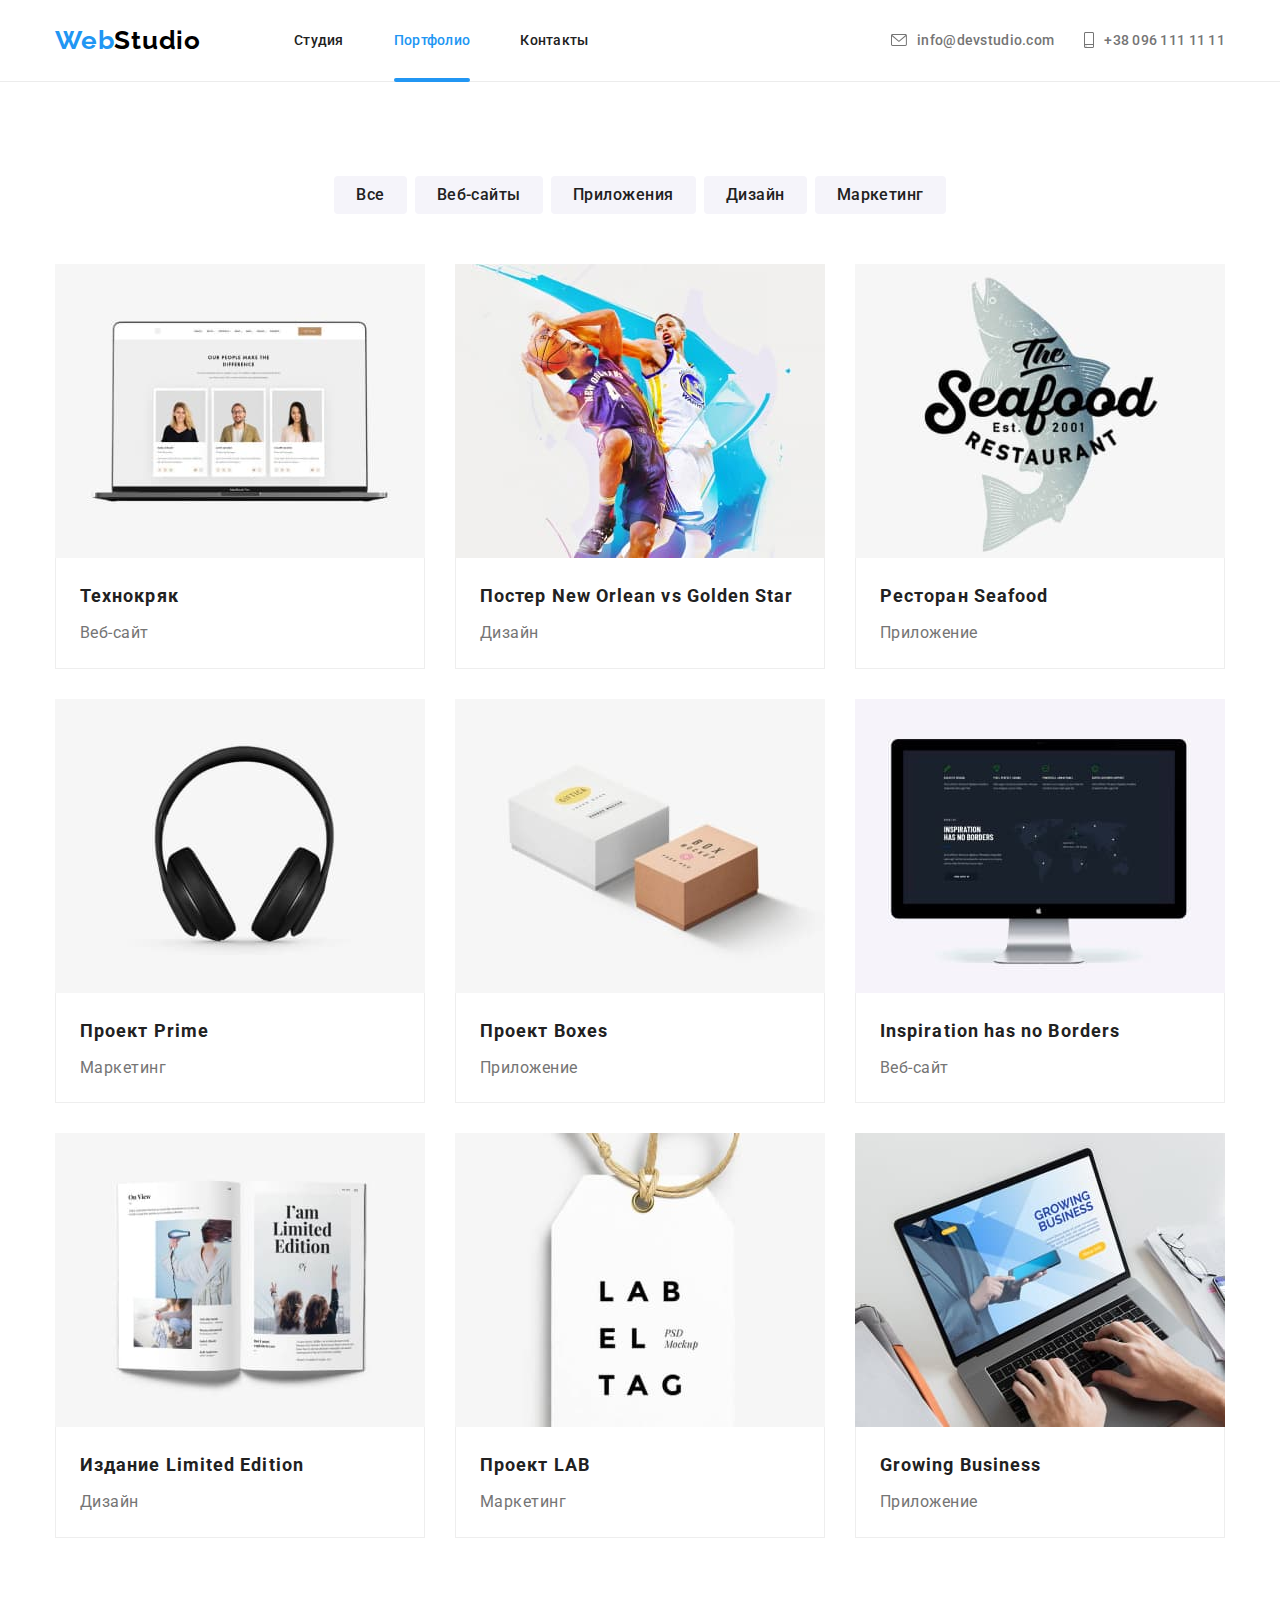
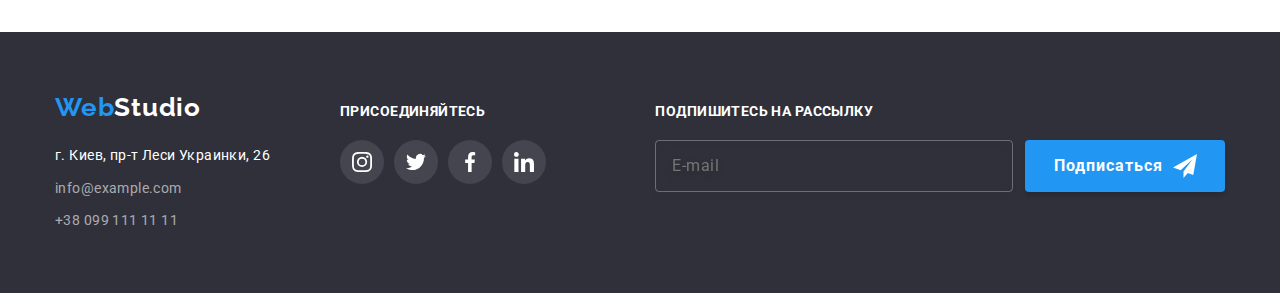
==== portfolio.html @ d39eb248 "Copied from hw-06" ====
<!DOCTYPE html>
<html lang="en">
    <head>
        <meta charset="UTF-8" />
        <meta http-equiv="X-UA-Compatible" content="IE=edge" />
        <meta name="viewport" content="width=device-width, initial-scale=1.0" />
        <title>
            GoIT HW #5 – Позиционирование элементов, Переходы и Анимация
        </title>

        <!-- Шрифты -->
        <link rel="preconnect" href="https://fonts.googleapis.com" />
        <link rel="preconnect" href="https://fonts.gstatic.com" crossorigin />
        <link
            href="https://fonts.googleapis.com/css2?family=Raleway:wght@700&family=Roboto:wght@400;500;700;900&display=swap"
            rel="stylesheet"
        />
        <!-- font-family: 'Raleway', sans-serif;
             font-family: 'Roboto', sans-serif; -->

        <!-- Стили -->
        <link
            rel="stylesheet"
            href="https://cdnjs.cloudflare.com/ajax/libs/modern-normalize/1.1.0/modern-normalize.min.css"
        />
        <!-- <link rel="stylesheet" href="./css/normalize.css" /> -->
        <link rel="stylesheet" href="./css/styles.css" />
    </head>
    <body>
        <!-- Шапка страницы -->
        <header class="header-section">
            <div class="container">
                <!-- Навигация на главной -->
                <div class="header-nav">
                    <nav class="header-nav">
                        <a class="logo logo-color link" href="./index.html">
                            Web<span class="logo-black">Studio</span>
                        </a>

                        <ul class="menu-nav">
                            <li class="item">
                                <a
                                    class="menu-nav-text menu-nav-text-dark link"
                                    href="./index.html"
                                    >Студия</a
                                >
                            </li>
                            <li class="item">
                                <a
                                    class="menu-nav-text menu-nav-text-dark link menu-current"
                                    href="./portfolio.html"
                                    >Портфолио</a
                                >
                            </li>
                            <li class="item">
                                <a
                                    class="menu-nav-text menu-nav-text-dark link"
                                    href=""
                                    >Контакты</a
                                >
                            </li>
                        </ul>
                    </nav>
                    <!-- Ссылки в хедере -->
                    <ul class="links-nav">
                        <li class="item">
                            <a
                                class="menu-nav-text menu-nav-text-light link link-nav"
                                href="mailto:info@devstudio.com"
                                ><svg
                                    class="link-nav-icon"
                                    width="16"
                                    height="12"
                                >
                                    <use
                                        href="./img/icons.svg#envelope"
                                    ></use></svg
                                >info@devstudio.com</a
                            >
                        </li>
                        <li class="item">
                            <a
                                class="menu-nav-text menu-nav-text-light link link-nav"
                                href="tel:+380961111111"
                                ><svg
                                    class="link-nav-icon"
                                    width="10"
                                    height="16"
                                >
                                    <use
                                        href="./img/icons.svg#smartphone"
                                    ></use></svg
                                >+38 096 111 11 11</a
                            >
                        </li>
                    </ul>
                </div>
            </div>
        </header>

        <!-- Основной контент -->
        <main>
            <!-- Портфолио -->
            <section class="section">
                <div class="container">
                    <h1 class="visually-hidden">Портфолио</h1>

                    <!-- Портфолио - Фильтры -->
                    <ul class="filters-list">
                        <li class="item">
                            <button class="portfolio-btn" type="button">
                                Все
                            </button>
                        </li>
                        <li class="item">
                            <button class="portfolio-btn" type="button">
                                Веб-сайты
                            </button>
                        </li>
                        <li class="item">
                            <button class="portfolio-btn" type="button">
                                Приложения
                            </button>
                        </li>
                        <li class="item">
                            <button class="portfolio-btn" type="button">
                                Дизайн
                            </button>
                        </li>
                        <li class="item">
                            <button class="portfolio-btn" type="button">
                                Маркетинг
                            </button>
                        </li>
                    </ul>

                    <!-- Портфолио - Проекты -->
                    <ul class="projects-list">
                        <li class="item">
                            <a class="projects-link link" href="">
                                <div class="project-thumb">
                                    <img
                                        src="./img/project1.jpg"
                                        alt="Технокряк"
                                        width="370"
                                    />
                                    <div class="project-overlay">
                                        <p class="project-text">
                                            Технокряк это современная площадка
                                            распространения коронавируса.
                                            Компании используют эту платформу
                                            для цифрового шпионажа и атак на
                                            защищённые сервера конкурентов.
                                        </p>
                                    </div>
                                </div>
                                <div class="project-sign">
                                    <h2 class="project-title">Технокряк</h2>
                                    <p class="project-desc">Веб-сайт</p>
                                </div>
                            </a>
                        </li>
                        <li class="item">
                            <a class="projects-link link" href="">
                                <div class="project-thumb">
                                    <img
                                        src="./img/project2.jpg"
                                        alt="Постер New Orlean vs Golden Star"
                                        width="370"
                                    />
                                    <div class="project-overlay">
                                        <p class="project-text">
                                            Технокряк это современная площадка
                                            распространения коронавируса.
                                            Компании используют эту платформу
                                            для цифрового шпионажа и атак на
                                            защищённые сервера конкурентов.
                                        </p>
                                    </div>
                                </div>
                                <div class="project-sign">
                                    <h2 class="project-title">
                                        Постер New Orlean vs Golden Star
                                    </h2>
                                    <p class="project-desc">Дизайн</p>
                                </div>
                            </a>
                        </li>
                        <li class="item">
                            <a class="projects-link link" href="">
                                <div class="project-thumb">
                                    <img
                                        src="./img/project3.jpg"
                                        alt="Ресторан Seafood"
                                        width="370"
                                    />
                                    <div class="project-overlay">
                                        <p class="project-text">
                                            Технокряк это современная площадка
                                            распространения коронавируса.
                                            Компании используют эту платформу
                                            для цифрового шпионажа и атак на
                                            защищённые сервера конкурентов.
                                        </p>
                                    </div>
                                </div>
                                <div class="project-sign">
                                    <h2 class="project-title">
                                        Ресторан Seafood
                                    </h2>
                                    <p class="project-desc">Приложение</p>
                                </div>
                            </a>
                        </li>
                        <li class="item">
                            <a class="projects-link link" href="">
                                <div class="project-thumb">
                                    <img
                                        src="./img/project4.jpg"
                                        alt="Проект Prime"
                                        width="370"
                                    />
                                    <div class="project-overlay">
                                        <p class="project-text">
                                            Технокряк это современная площадка
                                            распространения коронавируса.
                                            Компании используют эту платформу
                                            для цифрового шпионажа и атак на
                                            защищённые сервера конкурентов.
                                        </p>
                                    </div>
                                </div>
                                <div class="project-sign">
                                    <h2 class="project-title">Проект Prime</h2>
                                    <p class="project-desc">Маркетинг</p>
                                </div>
                            </a>
                        </li>
                        <li class="item">
                            <a class="projects-link link" href="">
                                <div class="project-thumb">
                                    <img
                                        src="./img/project5.jpg"
                                        alt="Проект Boxes"
                                        width="370"
                                    />
                                    <div class="project-overlay">
                                        <p class="project-text">
                                            Технокряк это современная площадка
                                            распространения коронавируса.
                                            Компании используют эту платформу
                                            для цифрового шпионажа и атак на
                                            защищённые сервера конкурентов.
                                        </p>
                                    </div>
                                </div>
                                <div class="project-sign">
                                    <h2 class="project-title">Проект Boxes</h2>
                                    <p class="project-desc">Приложение</p>
                                </div>
                            </a>
                        </li>
                        <li class="item">
                            <a class="projects-link link" href="">
                                <div class="project-thumb">
                                    <img
                                        src="./img/project6.jpg"
                                        alt="Inspiration has no Borders"
                                        width="370"
                                    />
                                    <div class="project-overlay">
                                        <p class="project-text">
                                            Технокряк это современная площадка
                                            распространения коронавируса.
                                            Компании используют эту платформу
                                            для цифрового шпионажа и атак на
                                            защищённые сервера конкурентов.
                                        </p>
                                    </div>
                                </div>
                                <div class="project-sign">
                                    <h2 class="project-title">
                                        Inspiration has no Borders
                                    </h2>
                                    <p class="project-desc">Веб-сайт</p>
                                </div>
                            </a>
                        </li>
                        <li class="item">
                            <a class="projects-link link" href="">
                                <div class="project-thumb">
                                    <img
                                        src="./img/project7.jpg"
                                        alt="Издание Limited Edition"
                                        width="370"
                                    />
                                    <div class="project-overlay">
                                        <p class="project-text">
                                            Технокряк это современная площадка
                                            распространения коронавируса.
                                            Компании используют эту платформу
                                            для цифрового шпионажа и атак на
                                            защищённые сервера конкурентов.
                                        </p>
                                    </div>
                                </div>
                                <div class="project-sign">
                                    <h2 class="project-title">
                                        Издание Limited Edition
                                    </h2>
                                    <p class="project-desc">Дизайн</p>
                                </div>
                            </a>
                        </li>
                        <li class="item">
                            <a class="projects-link link" href="">
                                <div class="project-thumb">
                                    <img
                                        src="./img/project8.jpg"
                                        alt="Проект LAB"
                                        width="370"
                                    />
                                    <div class="project-overlay">
                                        <p class="project-text">
                                            Технокряк это современная площадка
                                            распространения коронавируса.
                                            Компании используют эту платформу
                                            для цифрового шпионажа и атак на
                                            защищённые сервера конкурентов.
                                        </p>
                                    </div>
                                </div>
                                <div class="project-sign">
                                    <h2 class="project-title">Проект LAB</h2>
                                    <p class="project-desc">Маркетинг</p>
                                </div>
                            </a>
                        </li>
                        <li class="item">
                            <a class="projects-link link" href="">
                                <div class="project-thumb">
                                    <img
                                        src="./img/project9.jpg"
                                        alt="Growing Business"
                                        width="370"
                                    />
                                    <div class="project-overlay">
                                        <p class="project-text">
                                            Технокряк это современная площадка
                                            распространения коронавируса.
                                            Компании используют эту платформу
                                            для цифрового шпионажа и атак на
                                            защищённые сервера конкурентов.
                                        </p>
                                    </div>
                                </div>
                                <div class="project-sign">
                                    <h2 class="project-title">
                                        Growing Business
                                    </h2>
                                    <p class="project-desc">Приложение</p>
                                </div>
                            </a>
                        </li>
                    </ul>
                </div>
            </section>
        </main>

        <!-- Подвал страницы -->
        <footer class="footer-section">
            <div class="container">
                <div class="footer-contain">
                    <div class="logo-address">
                        <a class="logo logo-color link" href="./index.html">
                            Web<span class="logo-white">Studio</span>
                        </a>
                        <address class="footer-address">
                            <ul class="address-list">
                                <li class="item">
                                    <a class="address-light link" href=""
                                        >г. Киев, пр-т Леси Украинки, 26</a
                                    >
                                </li>
                                <li class="item">
                                    <a
                                        class="address-dark link"
                                        href="mailto:info@example.com"
                                        >info@example.com</a
                                    >
                                </li>
                                <li class="item">
                                    <a
                                        class="address-dark link"
                                        href="tel:+380991111111"
                                        >+38 099 111 11 11</a
                                    >
                                </li>
                            </ul>
                        </address>
                    </div>

                    <!-- Блок "Приоединяйтесь" -->
                    <div class="footer-join">
                        <p class="join-text">присоединяйтесь</p>
                        <ul class="social-links">
                            <li class="social-item">
                                <a
                                    href=""
                                    class="social-link footer-social-link"
                                >
                                    <svg width="20" height="20">
                                        <use
                                            href="./img/icons.svg#instagram"
                                        ></use>
                                    </svg>
                                </a>
                            </li>
                            <li class="social-item">
                                <a
                                    href=""
                                    class="social-link footer-social-link"
                                >
                                    <svg width="20" height="20">
                                        <use
                                            href="./img/icons.svg#twitter"
                                        ></use>
                                    </svg>
                                </a>
                            </li>
                            <li class="social-item">
                                <a
                                    href=""
                                    class="social-link footer-social-link"
                                >
                                    <svg width="20" height="20">
                                        <use
                                            href="./img/icons.svg#facebook"
                                        ></use>
                                    </svg>
                                </a>
                            </li>
                            <li class="social-item">
                                <a
                                    href=""
                                    class="social-link footer-social-link"
                                >
                                    <svg width="20" height="20">
                                        <use
                                            href="./img/icons.svg#linkedin"
                                        ></use>
                                    </svg>
                                </a>
                            </li>
                        </ul>
                    </div>

                    <!-- Форма подписки на рассылку -->
                    <div class="footer-subscription">
                        <p class="subscription-text">Подпишитесь на рассылку</p>
                        <form class="footer-form">
                            <input
                                class="footer-form-name"
                                type="email"
                                name="mail"
                                placeholder="E-mail"
                            />
                            <button class="footer-form-btn" type="submit">
                                Подписаться
                                <svg class="icon-send" width="24" height="24">
                                    <use href="./img/icons.svg#icon-send"></use>
                                </svg>
                            </button>
                        </form>
                    </div>
                </div>
            </div>
        </footer>
    </body>
</html>
---- css/styles.css ----
:root {
    --accent-color: #2196f3;
    --text-dark-color: #212121;
    --text-light-color: #757575;
    --background-dark-box-color: #2f303a;
    --background-light-gray-color: #f5f4fa;
    --icon-color: #afb1b8;
    --main-font: 'Roboto', sans-serif;
}

body {
    font-family: var(--main-font);
}

h1,
h2,
h3 {
    margin: 0;
}
img {
    display: block;
    max-width: 100%;
    height: auto;
}

ul {
    list-style: none;
    margin: 0;
    padding: 0;
}

/* === ВЕБ-СТУДИЯ == */

/* Утилиты */
.container {
    width: 1200px;

    margin-left: auto;
    margin-right: auto;

    padding-left: 15px;
    padding-right: 15px;
    /* = temporary outline = */
    /* outline: 2px solid tomato; */
}

.section {
    padding-top: 94px;
    padding-bottom: 94px;
    /* background-color: #ccc; */
}

.link {
    text-decoration: none;
}

.visually-hidden {
    position: absolute;
    width: 1px;
    height: 1px;
    margin: -1px;
    border: 0;
    padding: 0;

    white-space: nowrap;
    clip-path: inset(100%);
    clip: rect(0 0 0 0);
    overflow: hidden;
}

/* == Header == */
.header-section {
    border-bottom: 1px solid #ececec;
    /* background-color: #ccc; */
}

.logo {
    font-family: 'Raleway', sans-serif;
    font-weight: 700;
    font-size: 26px;
    line-height: 1.2;
    /* identical to box height 31px */
    letter-spacing: 0.03em;
}

.logo-color {
    color: var(--accent-color);
}

.logo-black {
    color: #000;
}

.logo-white {
    color: #fff;
}

.header-nav {
    display: flex;
    align-items: center;
}

.menu-nav {
    display: flex;
    margin-left: 93px;
}

.menu-nav .item {
    position: relative;
}

.menu-nav .item + .item {
    margin-left: 50px;
}
/* .menu-nav .item:not(:last-child) {
    margin-right: 50px;
} */

.menu-nav-text {
    display: block;
    padding-top: 32px;
    padding-bottom: 32px;

    font-weight: 500;
    font-size: 14px;
    line-height: 1.2;
    /* 16 px */
    letter-spacing: 0.02em;

    transition-property: color;
    transition-duration: 250ms;
    transition-timing-function: cubic-bezier(0.4, 0, 0.2, 1);
}

.menu-nav-text-dark {
    color: var(--text-dark-color);
}

.menu-current,
.menu-nav-text-color,
.menu-nav-text:hover,
.menu-nav-text:focus {
    color: var(--accent-color);
}

.menu-nav-text-light {
    color: var(--text-light-color);
}

.menu-current {
    position: relative;
}
.menu-current::after {
    content: '';

    position: absolute;
    left: 0;
    bottom: -1px;

    width: 100%;
    height: 4px;

    border-radius: 2px;
    background-color: var(--accent-color);
}

.links-nav {
    display: flex;
    margin-left: auto;
}

.links-nav .item + .item {
    margin-left: 30px;
}
.link-nav {
    display: inline-flex;
    align-items: center;
}

.link-nav-icon {
    margin-right: 10px;
    fill: currentColor;
}

/* == Main == */

/* = Hero = */

.hero-section {
    max-width: 1600px;
    margin-left: auto;
    margin-right: auto;

    padding-top: 200px;
    padding-bottom: 200px;

    background-image: linear-gradient(
            to right,
            rgba(47, 48, 58, 0.4),
            rgba(47, 48, 58, 0.4)
        ),
        url('../img/hero-img.jpg');
    background-size: 1600px;
    background-repeat: no-repeat;
    background-position: center;

    text-align: center;
}

.hero-title {
    font-weight: 900;
    font-size: 44px;
    line-height: 1.36;
    /* 60px or 136% */
    color: #ffffff;
    letter-spacing: 0.06em;
    text-transform: uppercase;
}

.order-service-btn {
    margin-top: 30px;
    margin-bottom: 0px;
    padding: 10px 32px;

    font-weight: 700;
    font-size: 16px;
    line-height: 1.87;
    /* identical to box height, 30px or 187% */
    letter-spacing: 0.06em;
    color: #ffffff;
    text-align: center;

    background: var(--accent-color);
    outline: none;
    border: none;
    border-radius: 4px;
    box-shadow: 0px 4px 4px rgba(0, 0, 0, 0.15);

    cursor: pointer;

    transition-property: background-color;
    transition-duration: 250ms;
    transition-timing-function: cubic-bezier(0.4, 0, 0.2, 1);
}

.order-service-btn:hover,
.order-service-btn:focus {
    background-color: #188ce8;
}

/* = Особенности = */
.feautures-section {
    /* padding-bottom: 0; */
    /* background-color: #ccc; */
}

/* -- Невидимымый -- */
.features-title {
    /* display: none; */
    /* font-weight: 700;
    font-size: 36px;
    line-height: 1.87; */
    /* 42px or 187% */
    /* text-align: center;
    letter-spacing: 0.03em;
    color: var(--text-dark-color); */
}

.features-list {
    display: flex;
}

.features-list .item {
    flex-basis: calc((100% - 3 * 30px) / 4);
}

.features-list .item + .item {
    margin-left: 30px;
}

.features-icon {
    display: flex;
    justify-content: center;
    align-items: center;

    height: 120px;

    border-radius: 4px;
    background-color: var(--background-light-gray-color);
}

.features-title {
    margin-top: 30px;

    font-weight: 700;
    font-size: 14px;
    line-height: 1.2;
    /* 16px or Auto */
    letter-spacing: 0.03em;
    text-transform: uppercase;

    color: var(--text-dark-color);
}

.features-text {
    margin-top: 10px;
    margin-bottom: 0;

    font-size: 14px;
    line-height: 1.71;
    /* 24px or 171% */
    letter-spacing: 0.03em;

    color: var(--text-light-color);
}

/* = Чем мы занимаемся = */
.doing-section {
    padding-top: 0;
}

.doing-list {
    display: flex;
    margin-top: 50px;
}

.doing-list .item + .item {
    margin-left: 30px;
}

.doing-thumb {
    position: relative;
}

.doing-text-wrap {
    position: absolute;
    left: 0;
    bottom: 0;

    display: flex;
    justify-content: center;
    align-items: center;

    width: 100%;
    height: 70px;

    background-color: rgba(47, 48, 58, 0.8);
}

.doing-text {
    margin: 0;

    font-weight: 700;
    font-size: 14px;
    line-height: 1.14;
    /* 16px or Auto */
    letter-spacing: 0.03em;
    text-transform: uppercase;

    color: #ffffff;
}

/* = (Чем мы занимаемся) & (Команда) = */

.doing-title,
.team-title,
.clients-title {
    font-weight: 700;
    font-size: 36px;
    line-height: 1.17;
    /* 42px or 117% */
    letter-spacing: 0.03em;
    color: var(--text-dark-color);
    text-align: center;
}

/* = Команда = */
.team-section {
    background-color: #f5f4fa;
}

.team-list {
    display: flex;
    margin-top: 50px;
}

.team-list .item + .item {
    margin-left: 30px;
}

.team-list .item {
    background: #ffffff;
    border-bottom-left-radius: 4px;
    border-bottom-right-radius: 4px;
    /* material shadow v1 */
    box-shadow: 0px 1px 3px rgba(0, 0, 0, 0.12), 0px 1px 1px rgba(0, 0, 0, 0.14),
        0px 2px 1px rgba(0, 0, 0, 0.2);
}

.team-img {
    /* margin-bottom: 30px; */
}

.team-sign {
    padding-top: 30px;
    padding-bottom: 30px;

    text-align: center;
}

.team-list-title {
    /* margin-bottom: 0; */

    font-weight: 500;
    font-size: 16px;
    line-height: 1.2;
    /* identical to box height 19px or Auto */
    letter-spacing: 0.03em;
    color: var(--text-dark-color);
    /* text-align: center; */
}

.team-text {
    margin-top: 10px;
    margin-bottom: 0;

    font-size: 16px;
    line-height: 1.2;
    /* identical to box height 19px or Auto */
    letter-spacing: 0.03em;
    color: var(--text-light-color);
    /* text-align: center; */
}

/* Социальные ссылки */

.social-links {
    display: flex;
    margin-top: 16px;
    justify-content: center;
}

.social-item {
    width: 44px;
    height: 44px;
}

.social-links .social-item + .social-item {
    margin-left: 10px;
}

.social-link {
    display: flex;
    width: 100%;
    height: 100%;
    justify-content: center;
    align-items: center;

    border-radius: 50%;

    transition-property: color, background-color;
    transition-duration: 250ms;
    transition-timing-function: cubic-bezier(0.4, 0, 0.2, 1);
}

.social-link svg {
    fill: currentColor;

    transition-property: fill;
    transition-duration: 250ms;
    transition-timing-function: cubic-bezier(0.4, 0, 0.2, 1);
}

.social-link:hover,
.social-link:focus {
    color: #ffffff;
    background-color: var(--accent-color);
}

.team-social-link {
    color: var(--icon-color);
    background-color: transparent;
}

.footer-social-link {
    color: #ffffff;
    background-color: rgba(255, 255, 255, 0.1);
}

/* = Постоянные клиенты = */

.clients-list {
    display: flex;
    margin-top: 50px;
}

.clients-list .item {
    width: 170px;
    height: 92px;
}

.clients-list .item + .item {
    margin-left: 30px;
}

.clients-link {
    display: flex;
    justify-content: center;
    align-items: center;

    width: 100%;
    height: 100%;

    color: var(--icon-color);
    background-color: transparent;

    border: 1px solid var(--icon-color);
    border-radius: 4px;

    transition-property: color, border-color;
    transition-duration: 250ms;
    transition-timing-function: cubic-bezier(0.4, 0, 0.2, 1);
}

.clients-link svg {
    fill: currentColor;

    transition-property: fill;
    transition-duration: 250ms;
    transition-timing-function: cubic-bezier(0.4, 0, 0.2, 1);
}

.clients-link:hover,
.clients-link:focus {
    color: var(--accent-color);
    border-color: var(--accent-color);
}

/* = Footer = */

.footer-section {
    background-color: var(--background-dark-box-color);
}

.footer-section {
    padding-top: 60px;
    padding-bottom: 60px;
}

.footer-contain {
    display: flex;
    align-items: baseline;
}

.footer-join {
    margin-left: 70px;
}

.footer-join .social-links {
    margin-top: 20px;
}
.join-text,
.subscription-text {
    margin: 0;
    padding: 0;
    font-weight: 700;
    font-size: 14px;
    line-height: 1.14;
    letter-spacing: 0.03em;
    text-transform: uppercase;
    color: #ffffff;
}

.footer-address {
    margin-top: 20px;

    font-style: normal;
    font-size: 14px;
    line-height: 1.71;
    /* 24px or 171% */
    letter-spacing: 0.03em;
}

.address-list .item + .item {
    margin-top: 9px;
}

.address-light,
.address-dark {
    transition-property: color;
    transition-duration: 250ms;
    transition-timing-function: cubic-bezier(0.4, 0, 0.2, 1);
}

.address-light,
.address-dark:hover,
.address-dark:focus {
    color: #ffffff;
}

.address-dark,
.address-light:hover,
.address-light:focus {
    color: rgba(255, 255, 255, 0.6);
}

/* -- Подпишитесь на рассылку  */
.footer-subscription {
    margin-left: auto;
}
.footer-form {
    display: flex;
    margin-top: 20px;
}
.footer-form-name {
    width: 358px;

    padding-top: 15px;
    padding-bottom: 15px;
    padding-left: 16px;

    font-size: 16px;
    line-height: 1.25;
    /* identical to box height, 20px or 125% */
    letter-spacing: 0.03em;

    border: 1px solid rgba(255, 255, 255, 0.3);
    filter: drop-shadow(0px 4px 4px rgba(0, 0, 0, 0.15));
    border-radius: 4px;
    color: rgba(255, 255, 255, 0.6);
    background-color: transparent;
}

.footer-form-name:focus-within {
    border-color: rgba(255, 255, 255, 0.6);
    outline: none;
}
.footer-form-btn {
    display: inline-flex;
    align-items: center;
    justify-content: center;

    margin-left: 12px;

    padding-top: 10px;
    padding-bottom: 10px;
    padding-left: 29px;
    padding-right: 28px;

    font-weight: 700;
    font-size: 16px;
    line-height: 1.87;
    /* identical to box height, 30px or 187% */
    letter-spacing: 0.06em;
    color: #ffffff;

    border: none;
    border-radius: 4px;
    background-color: var(--accent-color);
    box-shadow: 0px 4px 4px rgba(0, 0, 0, 0.15);

    cursor: pointer;

    transition-property: background-color;
    transition-duration: 250ms;
    transition-timing-function: cubic-bezier(0.4, 0, 0.2, 1);
}

.footer-form-btn:hover,
.footer-form-btn:focus {
    background-color: #188ce8;
}

.icon-send {
    margin-left: 10px;
    fill: #ffffff;
}
/* === ПОРТФОЛИО == */

.portfolio-section {
    /* Стиль секции "Портфолио" */
}

/* Главный невидимый заголовок h1 страницы Портфолио */
.portfolio-title {
    /* display: none;
    text-align: center; */
}

/* = Портфолио - Фильтры  = */

.filters-list {
    display: flex;
    justify-content: center;
}

.filters-list .item + .item {
    margin-left: 8px;
}

.portfolio-btn {
    padding: 6px 22px;

    font-weight: 500;
    font-size: 16px;
    line-height: 1.62;
    /* identical to box height, 26px or 162% */
    letter-spacing: 0.03em;
    color: var(--text-dark-color);
    text-align: center;

    background-color: var(--background-light-gray-color);
    border: none;
    border-radius: 4px;

    cursor: pointer;

    transition-property: color, background-color, box-shadow;
    transition-duration: 250ms;
    transition-timing-function: cubic-bezier(0.4, 0, 0.2, 1);
}
.portfolio-btn:hover,
.portfolio-btn:focus {
    color: #ffffff;
    background-color: var(--accent-color);
    box-shadow: 0px 3px 1px rgba(0, 0, 0, 0.1), 0px 1px 2px rgba(0, 0, 0, 0.08),
        0px 2px 2px rgba(0, 0, 0, 0.12);
}

/* = Портфолио - Сетка Проектов = */

.projects-list {
    display: flex;
    flex-wrap: wrap;

    margin-top: 50px;
}

.projects-list .item {
    --projects-grid-gap: 30px;
    --projects-grid-columns: 3;
    flex-basis: calc(
        (100% - (var(--projects-grid-columns) - 1) * var(--projects-grid-gap)) /
            var(--projects-grid-columns)
    );
    background: #ffffff;
    /* border: 1px solid #eeeeee; */
}

.projects-list .item:not(:nth-child(3n + 1)) {
    margin-left: 30px;
}

.projects-list .item:not(:nth-last-child(-n + 3)) {
    margin-bottom: 30px;
}

.projects-link {
    display: block;

    transition-property: box-shadow;
    transition-duration: 250ms;
    transition-timing-function: cubic-bezier(0.4, 0, 0.2, 1);
}

.projects-link:hover,
.projects-link:focus {
    box-shadow: 0px 1px 1px rgba(0, 0, 0, 0.12), 0px 4px 4px rgba(0, 0, 0, 0.06),
        1px 4px 6px rgba(0, 0, 0, 0.16);
}

.projects-link:hover .project-overlay,
.projects-link:focus .project-overlay {
    transform: translatey(0);
}

.project-thumb {
    position: relative;
    overflow: hidden;
}

/* Выезжающее окно с текстом  */
.project-overlay {
    position: absolute;
    left: 0;
    top: 0;
    width: 100%;
    height: 100%;

    display: flex;
    align-items: center;

    background-color: rgba(33, 150, 243, 0.9);

    transform: translatey(101%);

    transition-property: transform;
    transition-duration: 250ms;
    transition-timing-function: cubic-bezier(0.4, 0, 0.2, 1);
}

.project-text {
    margin: 0;
    padding-left: 24px;
    padding-right: 24px;

    font-size: 18px;
    line-height: 1.56;
    /* 28px or 156% */
    letter-spacing: 0.03em;
    color: #ffffff;
}

/* Описание проекта */
.project-sign {
    padding: 20px 24px;

    border-left: 1px solid #eeeeee;
    border-right: 1px solid #eeeeee;
    border-bottom: 1px solid #eeeeee;
}

/* Заголовок проекта */
.project-title {
    font-weight: 700;
    font-size: 18px;
    line-height: 2;
    /* identical to box height, 36px or 200% */
    letter-spacing: 0.06em;
    color: var(--text-dark-color);
}

/* Тип проекта */
.project-desc {
    margin-top: 4px;
    margin-bottom: 0;

    font-size: 16px;
    line-height: 1.87;
    /* identical to box height, 30px or 187% */
    letter-spacing: 0.03em;
    color: var(--text-light-color);
}

/* === Модальное окно === */

.backdrop {
    position: fixed;
    top: 0;
    left: 0;

    width: 100%;
    height: 100%;

    background-color: rgba(0, 0, 0, 0.2);

    opacity: 1;

    transition-property: opacity, visibility;
    transition-duration: 250ms;
    transition-timing-function: cubic-bezier(0.4, 0, 0.2, 1);
}

.backdrop.is-hidden {
    opacity: 0;
    pointer-events: none;
    visibility: hidden;
}

.backdrop.is-hidden .modal {
    opacity: 0;
    transform: translate(-50%, -50%) scale(0.5) rotate(-180deg);
}

.modal {
    position: absolute;
    top: 50%;
    left: 50%;
    transform: translate(-50%, -50%);

    min-width: 528px;
    min-height: 581px;

    padding: 40px;

    background-color: #ffffff;
    box-shadow: 0px 1px 3px rgba(0, 0, 0, 0.12), 0px 1px 1px rgba(0, 0, 0, 0.14),
        0px 2px 1px rgba(0, 0, 0, 0.2);
    border-radius: 4px;

    transition-property: transform, opacity;
    transition-duration: 250ms;
    transition-timing-function: cubic-bezier(0.4, 0, 0.2, 1);
}

.modal-close-btn {
    position: absolute;
    top: 8px;
    right: 8px;

    width: 30px;
    height: 30px;

    color: #000;
    background-color: transparent;
    border: 1px solid rgba(0, 0, 0, 0.1);
    border-radius: 50%;

    cursor: pointer;
}

.modal-close-btn svg {
    position: absolute;
    top: 50%;
    left: 50%;
    transform: translate(-50%, -50%) scale(1);

    width: 11px;
    height: 11px;
    fill: currentColor;

    transition-property: transform, fill;
    transition-duration: 250ms;
    transition-timing-function: cubic-bezier(0.4, 0, 0.2, 1);
}

.modal-close-btn:hover svg,
.modal-close-btn:focus svg {
    fill: var(--accent-color);
    transform: translate(-50%, -50%) rotate(-180deg);

    transition-property: transform;
    transition-duration: 250ms;
    transition-timing-function: cubic-bezier(0.4, 0, 0.2, 1);
}

.modal-close-btn:active {
    transform: scale(0.7);
}

.modal-form {
    margin-top: 12px;
}

.modal-form-field {
    display: block;
    width: 100%;
    margin-top: 10px;
}

.modal-form-field:first-of-type {
    margin-top: 0;
}

.modal-form-title {
    font-weight: 700;
    font-size: 20px;
    line-height: 1.15;
    /* line-height: 23px */
    text-align: center;
    letter-spacing: 0.03em;
    color: var(--text-dark-color);
}

.modal-form-label {
    display: block;
    margin-bottom: 4px;

    font-size: 12px;
    line-height: 1.17;
    /* identical to box height (14px) */
    letter-spacing: 0.01em;

    color: var(--text-light-color);
}

.modal-input-wrapper {
    position: relative;
    display: block;
}

.modal-form-name {
    display: block;
    width: 100%;
    padding: 11px 11px 11px 42px;
    font-size: 14px;
    line-height: 1.17;
    letter-spacing: 0.01em;
    color: rgba(117, 117, 117, 0.5);

    border: 1px solid rgba(33, 33, 33, 0.2);
    border-radius: 4px;
}

.modal-form-icon {
    display: block;
    position: absolute;
    width: 18px;
    height: 18px;
    top: 50%;
    left: 12px;
    fill: var(--text-dark-color);
    transform: translateY(-50%);
}

.modal-form-field textarea {
    height: 120px;
    padding: 12px 16px;
    resize: none;

    line-height: 16px;

    color: rgba(117, 117, 117, 0.5);
}

.modal-form-field:focus-within .modal-form-name {
    color: var(--text-dark-color);
    outline-color: var(--accent-color);
}

.modal-form-field:focus-within .modal-form-icon {
    fill: var(--accent-color);
}

.modal-form-btn {
    display: block;
    padding: 10px 55px;

    margin-top: 30px;
    margin-left: auto;
    margin-right: auto;
    margin-bottom: 0px;
    padding: 10px 55px;

    font-weight: 700;
    font-size: 16px;
    line-height: 1.87;
    /* identical to box height, 30px or 187% */
    letter-spacing: 0.06em;
    color: #ffffff;
    text-align: center;

    background-color: var(--accent-color);
    outline: none;
    border: none;
    border-radius: 4px;
    box-shadow: 0px 4px 4px rgba(0, 0, 0, 0.15);

    cursor: pointer;

    transition-property: background-color;
    transition-duration: 250ms;
    transition-timing-function: cubic-bezier(0.4, 0, 0.2, 1);
}

.modal-form-btn:hover,
.modal-form-btn:focus {
    background-color: #188ce8;
}

.checkbox-field {
    position: relative;
    display: flex;
    margin-top: 20px;
    align-items: center;
    justify-content: center;
}

.checkbox-label {
    margin-left: 7px;
    display: block;
    font-size: 14px;
    line-height: 1.71;
    /* identical to box height, or 171% */

    letter-spacing: 0.03em;

    color: var(--text-light-color);
}

.checkbox-link {
    color: var(--accent-color);
}

.checkbox-icon {
    width: 16px;
    height: 15px;
    border: 2px solid var(--text-dark-color);
    border-radius: 2px;
    fill: transparent;

    transition-property: fill, border, background-color;
    transition-duration: 250ms;
    transition-timing-function: cubic-bezier(0.4, 0, 0.2, 1);
}

.checkbox:checked + .checkbox-icon {
    fill: #ffffff;
    border: none;
    background-color: var(--accent-color);
}
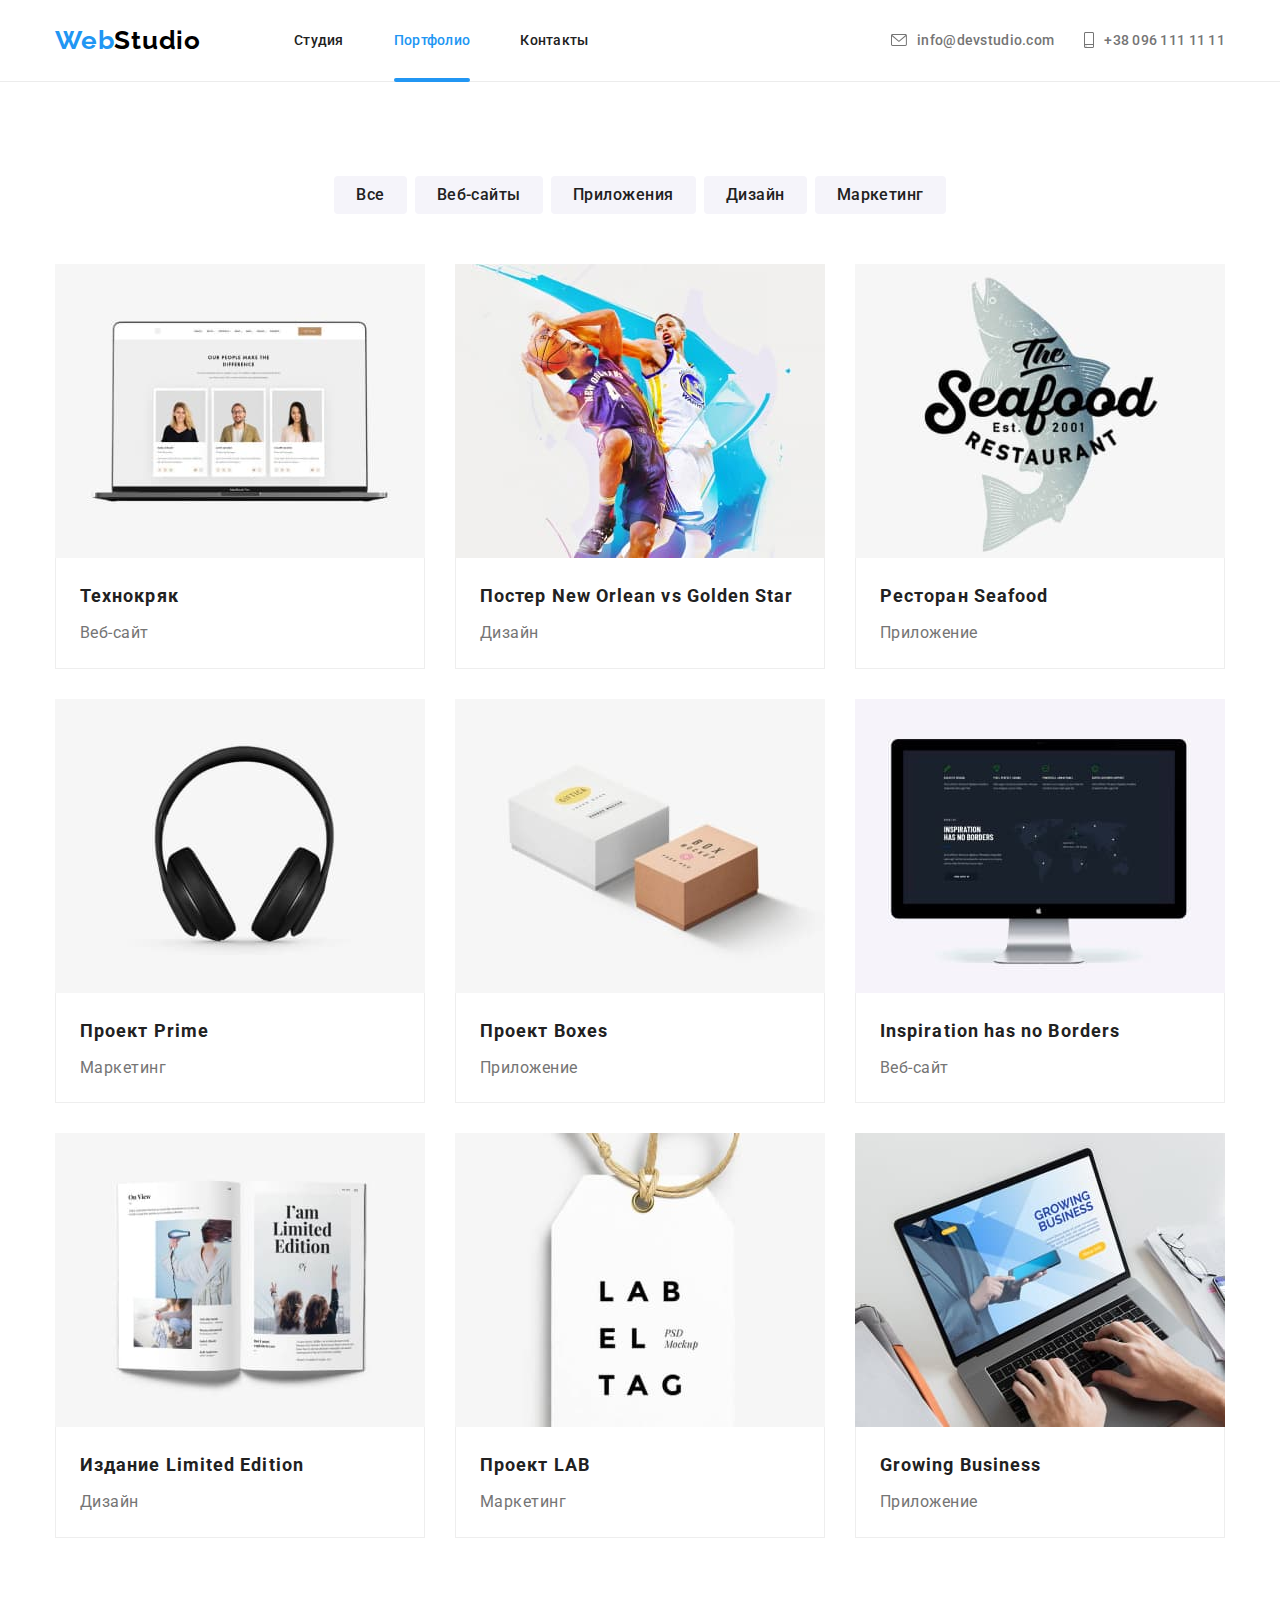
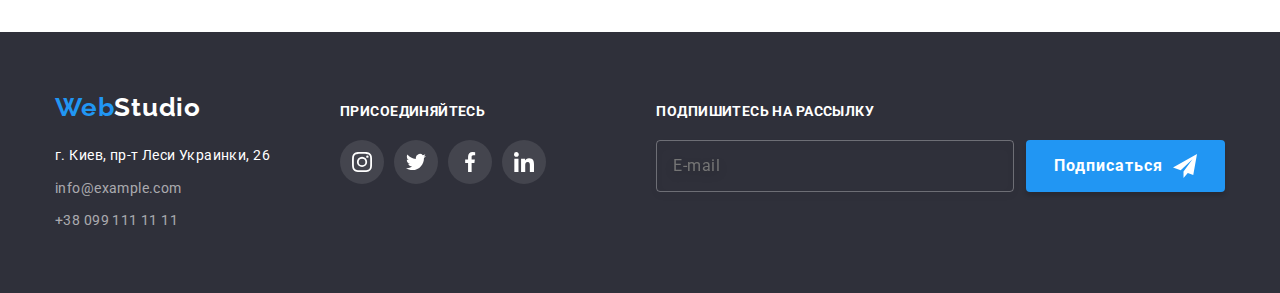
==== commit 39f80729: "Футер в Портфолио" ====
--- a/portfolio.html
+++ b/portfolio.html
@@ -4,9 +4,7 @@
         <meta charset="UTF-8" />
         <meta http-equiv="X-UA-Compatible" content="IE=edge" />
         <meta name="viewport" content="width=device-width, initial-scale=1.0" />
-        <title>
-            GoIT HW #5 – Позиционирование элементов, Переходы и Анимация
-        </title>
+        <title>GoIT HW #7 – BEM, SCSS</title>
 
         <!-- Шрифты -->
         <link rel="preconnect" href="https://fonts.googleapis.com" />
@@ -24,37 +22,38 @@
             href="https://cdnjs.cloudflare.com/ajax/libs/modern-normalize/1.1.0/modern-normalize.min.css"
         />
         <!-- <link rel="stylesheet" href="./css/normalize.css" /> -->
-        <link rel="stylesheet" href="./css/styles.css" />
+        <link rel="stylesheet" href="./css/main.css" />
+        <!-- <link rel="stylesheet" href="./css/styles.css" /> -->
     </head>
     <body>
         <!-- Шапка страницы -->
-        <header class="header-section">
+        <header class="header">
             <div class="container">
                 <!-- Навигация на главной -->
-                <div class="header-nav">
-                    <nav class="header-nav">
-                        <a class="logo logo-color link" href="./index.html">
-                            Web<span class="logo-black">Studio</span>
+                <div class="header__wrap">
+                    <nav class="navigation">
+                        <a class="logo logo--accent link" href="./index.html">
+                            Web<span class="logo--dark">Studio</span>
                         </a>
 
-                        <ul class="menu-nav">
-                            <li class="item">
-                                <a
-                                    class="menu-nav-text menu-nav-text-dark link"
+                        <ul class="nav-list list">
+                            <li class="nav-list__item">
+                                <a
+                                    class="nav-list__link nav-list__link--dark link block"
                                     href="./index.html"
                                     >Студия</a
                                 >
                             </li>
-                            <li class="item">
-                                <a
-                                    class="menu-nav-text menu-nav-text-dark link menu-current"
+                            <li class="nav-list__item nav-list__current">
+                                <a
+                                    class="nav-list__link nav-list__link--dark link block"
                                     href="./portfolio.html"
                                     >Портфолио</a
                                 >
                             </li>
-                            <li class="item">
-                                <a
-                                    class="menu-nav-text menu-nav-text-dark link"
+                            <li class="nav-list__item">
+                                <a
+                                    class="nav-list__link nav-list__link--dark link block"
                                     href=""
                                     >Контакты</a
                                 >
@@ -62,13 +61,13 @@
                         </ul>
                     </nav>
                     <!-- Ссылки в хедере -->
-                    <ul class="links-nav">
-                        <li class="item">
+                    <ul class="header-links list">
+                        <li class="header-links__item">
                             <a
-                                class="menu-nav-text menu-nav-text-light link link-nav"
+                                class="header-links__link nav-list__link--light link flex__align-center"
                                 href="mailto:info@devstudio.com"
                                 ><svg
-                                    class="link-nav-icon"
+                                    class="header-links__icon header-links__icon--before-text"
                                     width="16"
                                     height="12"
                                 >
@@ -78,12 +77,12 @@
                                 >info@devstudio.com</a
                             >
                         </li>
-                        <li class="item">
+                        <li class="header-links__item">
                             <a
-                                class="menu-nav-text menu-nav-text-light link link-nav"
+                                class="header-links__link nav-list__link--light link flex__align-center"
                                 href="tel:+380961111111"
                                 ><svg
-                                    class="link-nav-icon"
+                                    class="header-links__icon header-links__icon--before-text"
                                     width="10"
                                     height="16"
                                 >
@@ -106,7 +105,7 @@
                     <h1 class="visually-hidden">Портфолио</h1>
 
                     <!-- Портфолио - Фильтры -->
-                    <ul class="filters-list">
+                    <ul class="filters-list list">
                         <li class="item">
                             <button class="portfolio-btn" type="button">
                                 Все
@@ -135,7 +134,7 @@
                     </ul>
 
                     <!-- Портфолио - Проекты -->
-                    <ul class="projects-list">
+                    <ul class="projects-list list">
                         <li class="item">
                             <a class="projects-link link" href="">
                                 <div class="project-thumb">
@@ -368,30 +367,31 @@
         </main>
 
         <!-- Подвал страницы -->
-        <footer class="footer-section">
+        <footer class="footer">
             <div class="container">
-                <div class="footer-contain">
+                <div class="footer__container">
+                    <!-- Лого в Футере -->
                     <div class="logo-address">
-                        <a class="logo logo-color link" href="./index.html">
-                            Web<span class="logo-white">Studio</span>
+                        <a class="logo logo--accent link" href="./index.html">
+                            Web<span class="logo--light">Studio</span>
                         </a>
-                        <address class="footer-address">
-                            <ul class="address-list">
-                                <li class="item">
-                                    <a class="address-light link" href=""
+                        <address class="footer__address">
+                            <ul class="address-list list">
+                                <li class="address-list__item">
+                                    <a class="address--light link" href=""
                                         >г. Киев, пр-т Леси Украинки, 26</a
                                     >
                                 </li>
-                                <li class="item">
+                                <li class="address-list__item">
                                     <a
-                                        class="address-dark link"
+                                        class="address--dark link"
                                         href="mailto:info@example.com"
                                         >info@example.com</a
                                     >
                                 </li>
-                                <li class="item">
+                                <li class="address-list__item">
                                     <a
-                                        class="address-dark link"
+                                        class="address--dark link"
                                         href="tel:+380991111111"
                                         >+38 099 111 11 11</a
                                     >
@@ -402,12 +402,12 @@
 
                     <!-- Блок "Приоединяйтесь" -->
                     <div class="footer-join">
-                        <p class="join-text">присоединяйтесь</p>
-                        <ul class="social-links">
-                            <li class="social-item">
-                                <a
+                        <p class="footer-join__text">присоединяйтесь</p>
+                        <ul class="social-list footer-join__social-list">
+                            <li class="social-list__item">
+                                <a
+                                    class="social-list__link footer__social-link"
                                     href=""
-                                    class="social-link footer-social-link"
                                 >
                                     <svg width="20" height="20">
                                         <use
@@ -416,10 +416,10 @@
                                     </svg>
                                 </a>
                             </li>
-                            <li class="social-item">
-                                <a
+                            <li class="social-list__item">
+                                <a
+                                    class="social-list__link footer__social-link"
                                     href=""
-                                    class="social-link footer-social-link"
                                 >
                                     <svg width="20" height="20">
                                         <use
@@ -428,10 +428,10 @@
                                     </svg>
                                 </a>
                             </li>
-                            <li class="social-item">
-                                <a
+                            <li class="social-list__item">
+                                <a
+                                    class="social-list__link footer__social-link"
                                     href=""
-                                    class="social-link footer-social-link"
                                 >
                                     <svg width="20" height="20">
                                         <use
@@ -440,10 +440,10 @@
                                     </svg>
                                 </a>
                             </li>
-                            <li class="social-item">
-                                <a
+                            <li class="social-list__item">
+                                <a
+                                    class="social-list__link footer__social-link"
                                     href=""
-                                    class="social-link footer-social-link"
                                 >
                                     <svg width="20" height="20">
                                         <use
@@ -455,17 +455,20 @@
                         </ul>
                     </div>
 
-                    <!-- Форма подписки на рассылку -->
+                    <!-- Блок подписки на рассылку -->
                     <div class="footer-subscription">
-                        <p class="subscription-text">Подпишитесь на рассылку</p>
+                        <p class="footer-subscription__text">
+                            Подпишитесь на рассылку
+                        </p>
+                        <!-- Форма подписки -->
                         <form class="footer-form">
                             <input
-                                class="footer-form-name"
+                                class="footer-form__name"
                                 type="email"
                                 name="mail"
                                 placeholder="E-mail"
                             />
-                            <button class="footer-form-btn" type="submit">
+                            <button class="btn footer-form__btn" type="submit">
                                 Подписаться
                                 <svg class="icon-send" width="24" height="24">
                                     <use href="./img/icons.svg#icon-send"></use>
--- a/css/main.css
+++ b/css/main.css
@@ -0,0 +1,963 @@
+@charset "UTF-8";
+:root {
+  --accent-color: #2196f3;
+  --text-dark-color: #212121;
+  --text-light-color: #757575;
+  --background-dark-box-color: #2f303a;
+  --background-light-gray-color: #f5f4fa;
+  --icon-color: #afb1b8;
+  --main-font: 'Roboto', sans-serif;
+  --secondary-font: 'Raleway', sans-serif;
+  --transition-time: 250ms;
+  --transition-function: cubic-bezier(0.4, 0, 0.2, 1);
+}
+
+.flex__align-center {
+  display: flex;
+  align-items: center;
+}
+
+h1,
+h2,
+h3,
+p {
+  margin: 0;
+}
+
+body {
+  font-family: var(--main-font);
+}
+
+img {
+  display: block;
+  max-width: 100%;
+  height: auto;
+}
+
+button {
+  cursor: pointer;
+}
+
+.list {
+  margin: 0;
+  padding: 0;
+  list-style: none;
+}
+
+.link {
+  text-decoration: none;
+}
+
+.block {
+  display: block;
+}
+
+.visually-hidden {
+  position: absolute;
+  width: 1px;
+  height: 1px;
+  margin: -1px;
+  border: 0;
+  padding: 0;
+  white-space: nowrap;
+  clip-path: inset(100%);
+  clip: rect(0 0 0 0);
+  overflow: hidden;
+}
+
+.container {
+  width: 1200px;
+  margin-left: auto;
+  margin-right: auto;
+  padding-left: 15px;
+  padding-right: 15px;
+}
+
+.section {
+  padding-top: 94px;
+  padding-bottom: 94px;
+}
+
+.logo {
+  font-family: var(--secondary-font);
+  font-size: 26px;
+  line-height: 1.2;
+  font-weight: 700;
+  letter-spacing: 0.03em;
+}
+
+.logo--accent {
+  color: var(--accent-color);
+}
+
+.logo--dark {
+  color: #000;
+}
+
+.logo--light {
+  color: #fff;
+}
+
+.btn {
+  font-size: 16px;
+  line-height: 1.87;
+  font-weight: 700;
+  letter-spacing: 0.06em;
+  color: #ffffff;
+  text-align: center;
+  border: none;
+  border-radius: 4px;
+  background: var(--accent-color);
+  box-shadow: 0px 4px 4px rgba(0, 0, 0, 0.15);
+  transition-property: background-color;
+  transition-duration: var(--transition-time);
+  transition-timing-function: var(--transition-function);
+}
+
+.btn:hover, .btn:focus {
+  background-color: #188ce8;
+}
+
+.social-list {
+  margin: 0;
+  padding: 0;
+  display: flex;
+  align-items: center;
+  justify-content: center;
+  list-style: none;
+}
+
+.social-list__item {
+  width: 44px;
+  height: 44px;
+}
+
+.social-list__item + .social-list__item {
+  margin-left: 10px;
+}
+
+.social-list__link {
+  width: 100%;
+  height: 100%;
+  display: flex;
+  align-items: center;
+  justify-content: center;
+  border-radius: 50%;
+  transition-property: color;
+  transition-duration: var(--transition-time);
+  transition-timing-function: var(--transition-function);
+  transition-property: background-color;
+  transition-duration: var(--transition-time);
+  transition-timing-function: var(--transition-function);
+}
+
+.social-list__link svg {
+  fill: currentColor;
+  transition-property: fill;
+  transition-duration: var(--transition-time);
+  transition-timing-function: var(--transition-function);
+}
+
+.social-list__link:hover, .social-list__link:focus {
+  color: #ffffff;
+  background-color: var(--accent-color);
+}
+
+/* -- -- -- -- */
+.team__social-list {
+  margin-top: 16px;
+}
+
+.team-list__social-link {
+  color: var(--icon-color);
+  background-color: transparent;
+}
+
+.footer__social-link {
+  color: #ffffff;
+  background-color: rgba(255, 255, 255, 0.1);
+}
+
+.header {
+  border-bottom: 1px solid #ececec;
+}
+
+.header__wrap {
+  display: flex;
+  align-items: center;
+}
+
+.navigation {
+  display: flex;
+  align-items: center;
+}
+
+.nav-list {
+  display: flex;
+  margin-left: 93px;
+}
+
+.nav-list__item + .nav-list__item {
+  margin-left: 50px;
+}
+
+.nav-list__current {
+  position: relative;
+}
+
+.nav-list__current::after {
+  content: '';
+  position: absolute;
+  left: 0;
+  bottom: -1px;
+  width: 100%;
+  height: 4px;
+  border-radius: 2px;
+  background-color: var(--accent-color);
+}
+
+.nav-list__current .nav-list__link {
+  color: var(--accent-color);
+}
+
+.nav-list__link,
+.header-links__link {
+  padding-top: 32px;
+  padding-bottom: 32px;
+  font-size: 14px;
+  line-height: 1.2;
+  font-weight: 500;
+  letter-spacing: 0.02em;
+  transition-property: color;
+  transition-duration: var(--transition-time);
+  transition-timing-function: var(--transition-function);
+}
+
+.nav-list__link:hover, .nav-list__link:focus,
+.header-links__link:hover,
+.header-links__link:focus {
+  color: var(--accent-color);
+}
+
+.nav-list__link--light {
+  color: var(--text-light-color);
+}
+
+.nav-list__link--dark {
+  color: var(--text-dark-color);
+}
+
+.header-links {
+  display: flex;
+  margin-left: auto;
+}
+
+.header-links__item + .header-links__item {
+  margin-left: 30px;
+}
+
+.header-links__icon {
+  fill: currentColor;
+}
+
+.header-links__icon--before-text {
+  margin-right: 10px;
+}
+
+.header-links__icon--after-text {
+  margin-left: 10px;
+}
+
+.hero {
+  max-width: 1600px;
+  margin-left: auto;
+  margin-right: auto;
+  padding-top: 200px;
+  padding-bottom: 200px;
+  background-image: linear-gradient(to right, rgba(47, 48, 58, 0.4), rgba(47, 48, 58, 0.4)), url("../img/hero-img.jpg");
+  background-size: 1600px;
+  background-repeat: no-repeat;
+  background-position: center;
+  text-align: center;
+}
+
+.hero__title {
+  font-size: 44px;
+  line-height: 1.36;
+  font-weight: 900;
+  letter-spacing: 0.06em;
+  color: #ffffff;
+  text-transform: uppercase;
+}
+
+.hero__btn {
+  margin-top: 30px;
+  margin-bottom: 0px;
+  padding: 10px 32px;
+}
+
+.features-list {
+  display: flex;
+}
+
+.features-list__item {
+  flex-basis: calc((100% - 3 * 30px) / 4);
+}
+
+.features-list__item + .features-list__item {
+  margin-left: 30px;
+}
+
+.features-list__icon {
+  display: flex;
+  align-items: center;
+  justify-content: center;
+  height: 120px;
+  border-radius: 4px;
+  background-color: var(--background-light-gray-color);
+}
+
+.features-list__title {
+  margin-top: 30px;
+  font-size: 14px;
+  line-height: 1.2;
+  font-weight: 700;
+  letter-spacing: 0.03em;
+  text-transform: uppercase;
+  color: var(--text-dark-color);
+}
+
+.features-list__text {
+  margin-top: 10px;
+  font-size: 14px;
+  line-height: 1.71;
+  letter-spacing: 0.02em;
+  color: var(--text-light-color);
+}
+
+.doing {
+  padding-top: 0;
+}
+
+.doing__title {
+  font-size: 36px;
+  line-height: 1.17;
+  font-weight: 700;
+  letter-spacing: 0.03em;
+  color: var(--text-dark-color);
+  text-align: center;
+}
+
+.doing-list {
+  display: flex;
+  margin-top: 50px;
+}
+
+.doing-list__item + .doing-list__item {
+  margin-left: 30px;
+}
+
+.doing-list__thumb {
+  position: relative;
+}
+
+.doing-list__text-wrap {
+  position: absolute;
+  left: 0;
+  bottom: 0;
+  display: flex;
+  align-items: center;
+  justify-content: center;
+  width: 100%;
+  height: 70px;
+  background-color: rgba(47, 48, 58, 0.8);
+}
+
+.doing-list__text {
+  font-size: 14px;
+  line-height: 1.14;
+  font-weight: 700;
+  letter-spacing: 0.03em;
+  text-transform: uppercase;
+  color: #ffffff;
+}
+
+.team {
+  background-color: #f5f4fa;
+}
+
+.team__title {
+  font-size: 36px;
+  line-height: 1.17;
+  font-weight: 700;
+  letter-spacing: 0.03em;
+  color: var(--text-dark-color);
+  text-align: center;
+}
+
+.team-list {
+  display: flex;
+  margin-top: 50px;
+}
+
+.team-list__item {
+  background: #ffffff;
+  border-bottom-left-radius: 4px;
+  border-bottom-right-radius: 4px;
+  /* material shadow v1 */
+  box-shadow: 0px 1px 3px rgba(0, 0, 0, 0.12), 0px 1px 1px rgba(0, 0, 0, 0.14), 0px 2px 1px rgba(0, 0, 0, 0.2);
+}
+
+.team-list__item + .team-list__item {
+  margin-left: 30px;
+}
+
+.team-sign {
+  padding-top: 30px;
+  padding-bottom: 30px;
+  text-align: center;
+}
+
+.team-list__title {
+  font-size: 16px;
+  line-height: 1.2;
+  font-weight: 500;
+  letter-spacing: 0.03em;
+  color: var(--text-dark-color);
+}
+
+.team-list__text {
+  margin-top: 10px;
+  font-size: 16px;
+  line-height: 1.2;
+  letter-spacing: 0.03em;
+  color: var(--text-light-color);
+}
+
+.clients__title {
+  font-size: 36px;
+  line-height: 1.17;
+  font-weight: 700;
+  letter-spacing: 0.03em;
+  color: var(--text-dark-color);
+  text-align: center;
+}
+
+.clients-list {
+  display: flex;
+  margin-top: 50px;
+}
+
+.clients-list__item {
+  width: 170px;
+  height: 92px;
+}
+
+.clients-list__item + .clients-list__item {
+  margin-left: 30px;
+}
+
+.clients-list__link {
+  display: flex;
+  align-items: center;
+  justify-content: center;
+  width: 100%;
+  height: 100%;
+  color: var(--icon-color);
+  background-color: transparent;
+  border: 1px solid var(--icon-color);
+  border-radius: 4px;
+  transition-property: color;
+  transition-duration: var(--transition-time);
+  transition-timing-function: var(--transition-function);
+  transition-property: border-color;
+  transition-duration: var(--transition-time);
+  transition-timing-function: var(--transition-function);
+}
+
+.clients-list__link svg {
+  fill: currentColor;
+  transition-property: fill;
+  transition-duration: var(--transition-time);
+  transition-timing-function: var(--transition-function);
+}
+
+.clients-list__link:hover, .clients-list__link:focus {
+  color: var(--accent-color);
+  border-color: var(--accent-color);
+}
+
+.footer {
+  padding-top: 60px;
+  padding-bottom: 60px;
+  background-color: var(--background-dark-box-color);
+}
+
+.footer__container {
+  display: flex;
+  align-items: baseline;
+}
+
+.footer__address {
+  margin-top: 20px;
+  font-size: 14px;
+  line-height: 1.71;
+  letter-spacing: 0.03em;
+  font-style: normal;
+}
+
+.address-list__item + .address-list__item {
+  margin-top: 9px;
+}
+
+.address--light,
+.address--dark {
+  transition-property: color;
+  transition-duration: var(--transition-time);
+  transition-timing-function: var(--transition-function);
+}
+
+.address--light,
+.address--dark:hover,
+.address--dark:focus {
+  color: #ffffff;
+}
+
+.address--dark,
+.address--light:hover,
+.address--light:focus {
+  color: rgba(255, 255, 255, 0.6);
+}
+
+.footer-join {
+  margin-left: 70px;
+}
+
+.footer-join__social-list {
+  margin-top: 20px;
+}
+
+.footer-join__text {
+  font-size: 14px;
+  line-height: 1.14;
+  font-weight: 700;
+  letter-spacing: 0.03em;
+  text-transform: uppercase;
+  color: #ffffff;
+}
+
+/* -- Блок подписки на рассылку  */
+.footer-subscription {
+  margin-left: auto;
+}
+
+.footer-subscription__text {
+  font-size: 14px;
+  line-height: 1.14;
+  font-weight: 700;
+  letter-spacing: 0.03em;
+  text-transform: uppercase;
+  color: #ffffff;
+}
+
+.footer-form {
+  display: flex;
+  margin-top: 20px;
+}
+
+.footer-form__name {
+  width: 358px;
+  padding-top: 15px;
+  padding-bottom: 15px;
+  padding-left: 16px;
+  font-size: 16px;
+  line-height: 1.25;
+  letter-spacing: 0.03em;
+  color: rgba(255, 255, 255, 0.6);
+  border: 1px solid rgba(255, 255, 255, 0.3);
+  filter: drop-shadow(0px 4px 4px rgba(0, 0, 0, 0.15));
+  border-radius: 4px;
+  background-color: transparent;
+}
+
+.footer-form__name:focus-within {
+  border-color: rgba(255, 255, 255, 0.6);
+  outline: none;
+}
+
+.footer-form__btn {
+  display: inline-flex;
+  align-items: center;
+  justify-content: center;
+  margin-left: 12px;
+  padding: 10px 28px;
+}
+
+.icon-send {
+  margin-left: 10px;
+  fill: #ffffff;
+}
+
+/* === ПОРТФОЛИО == */
+/* = Портфолио - Фильтры  = */
+.filters-list {
+  display: flex;
+  justify-content: center;
+}
+
+.filters-list .item + .item {
+  margin-left: 8px;
+}
+
+.portfolio-btn {
+  padding: 6px 22px;
+  font-weight: 500;
+  font-size: 16px;
+  line-height: 1.62;
+  /* identical to box height, 26px or 162% */
+  letter-spacing: 0.03em;
+  color: var(--text-dark-color);
+  text-align: center;
+  background-color: var(--background-light-gray-color);
+  border: none;
+  border-radius: 4px;
+  transition-property: color, background-color, box-shadow;
+  transition-duration: 250ms;
+  transition-timing-function: cubic-bezier(0.4, 0, 0.2, 1);
+}
+
+.portfolio-btn:hover,
+.portfolio-btn:focus {
+  color: #ffffff;
+  background-color: var(--accent-color);
+  box-shadow: 0px 3px 1px rgba(0, 0, 0, 0.1), 0px 1px 2px rgba(0, 0, 0, 0.08), 0px 2px 2px rgba(0, 0, 0, 0.12);
+}
+
+/* = Портфолио - Сетка Проектов = */
+.projects-list {
+  display: flex;
+  flex-wrap: wrap;
+  margin-top: 50px;
+}
+
+.projects-list .item {
+  --projects-grid-gap: 30px;
+  --projects-grid-columns: 3;
+  flex-basis: calc(+ (100% - (var(--projects-grid-columns) - 1) * var(--projects-grid-gap)) /+ var(--projects-grid-columns));
+  background: #ffffff;
+  /* border: 1px solid #eeeeee; */
+}
+
+.projects-list .item:not(:nth-child(3n + 1)) {
+  margin-left: 30px;
+}
+
+.projects-list .item:not(:nth-last-child(-n + 3)) {
+  margin-bottom: 30px;
+}
+
+.projects-link {
+  display: block;
+  transition-property: box-shadow;
+  transition-duration: 250ms;
+  transition-timing-function: cubic-bezier(0.4, 0, 0.2, 1);
+}
+
+.projects-link:hover,
+.projects-link:focus {
+  box-shadow: 0px 1px 1px rgba(0, 0, 0, 0.12), 0px 4px 4px rgba(0, 0, 0, 0.06), 1px 4px 6px rgba(0, 0, 0, 0.16);
+}
+
+.projects-link:hover .project-overlay,
+.projects-link:focus .project-overlay {
+  transform: translatey(0);
+}
+
+.project-thumb {
+  position: relative;
+  overflow: hidden;
+}
+
+/* Выезжающее окно с текстом  */
+.project-overlay {
+  position: absolute;
+  left: 0;
+  top: 0;
+  width: 100%;
+  height: 100%;
+  display: flex;
+  align-items: center;
+  background-color: rgba(33, 150, 243, 0.9);
+  transform: translatey(101%);
+  transition-property: transform;
+  transition-duration: 250ms;
+  transition-timing-function: cubic-bezier(0.4, 0, 0.2, 1);
+}
+
+.project-text {
+  padding-left: 24px;
+  padding-right: 24px;
+  font-size: 18px;
+  line-height: 1.56;
+  /* 28px or 156% */
+  letter-spacing: 0.03em;
+  color: #ffffff;
+}
+
+/* Описание проекта */
+.project-sign {
+  padding: 20px 24px;
+  border-left: 1px solid #eeeeee;
+  border-right: 1px solid #eeeeee;
+  border-bottom: 1px solid #eeeeee;
+}
+
+/* Заголовок проекта */
+.project-title {
+  font-weight: 700;
+  font-size: 18px;
+  line-height: 2;
+  /* identical to box height, 36px or 200% */
+  letter-spacing: 0.06em;
+  color: var(--text-dark-color);
+}
+
+/* Тип проекта */
+.project-desc {
+  margin-top: 4px;
+  font-size: 16px;
+  line-height: 1.87;
+  /* identical to box height, 30px or 187% */
+  letter-spacing: 0.03em;
+  color: var(--text-light-color);
+}
+
+/* === Модальное окно === */
+.backdrop {
+  position: fixed;
+  top: 0;
+  left: 0;
+  width: 100%;
+  height: 100%;
+  background-color: rgba(0, 0, 0, 0.2);
+  opacity: 1;
+  transition-property: opacity, visibility;
+  transition-duration: 250ms;
+  transition-timing-function: cubic-bezier(0.4, 0, 0.2, 1);
+}
+
+.backdrop.is-hidden {
+  opacity: 0;
+  pointer-events: none;
+  visibility: hidden;
+}
+
+.backdrop.is-hidden .modal {
+  opacity: 0;
+  transform: translate(-50%, -50%) scale(0.5) rotate(-180deg);
+}
+
+.modal {
+  position: absolute;
+  top: 50%;
+  left: 50%;
+  transform: translate(-50%, -50%);
+  min-width: 528px;
+  min-height: 581px;
+  padding: 40px;
+  background-color: #ffffff;
+  box-shadow: 0px 1px 3px rgba(0, 0, 0, 0.12), 0px 1px 1px rgba(0, 0, 0, 0.14), 0px 2px 1px rgba(0, 0, 0, 0.2);
+  border-radius: 4px;
+  transition-property: transform, opacity;
+  transition-duration: 250ms;
+  transition-timing-function: cubic-bezier(0.4, 0, 0.2, 1);
+}
+
+.modal-close-btn {
+  position: absolute;
+  top: 8px;
+  right: 8px;
+  width: 30px;
+  height: 30px;
+  color: #000;
+  background-color: transparent;
+  border: 1px solid rgba(0, 0, 0, 0.1);
+  border-radius: 50%;
+}
+
+.modal-close-btn svg {
+  position: absolute;
+  top: 50%;
+  left: 50%;
+  transform: translate(-50%, -50%) scale(1);
+  width: 11px;
+  height: 11px;
+  fill: currentColor;
+  transition-property: transform, fill;
+  transition-duration: 250ms;
+  transition-timing-function: cubic-bezier(0.4, 0, 0.2, 1);
+}
+
+.modal-close-btn:hover svg,
+.modal-close-btn:focus svg {
+  fill: var(--accent-color);
+  transform: translate(-50%, -50%) rotate(-180deg);
+  transition-property: transform;
+  transition-duration: 250ms;
+  transition-timing-function: cubic-bezier(0.4, 0, 0.2, 1);
+}
+
+.modal-close-btn:active {
+  transform: scale(0.7);
+}
+
+.modal-form {
+  margin-top: 12px;
+}
+
+.modal-form-field {
+  display: block;
+  width: 100%;
+  margin-top: 10px;
+}
+
+.modal-form-field:first-of-type {
+  margin-top: 0;
+}
+
+.modal-form-title {
+  font-weight: 700;
+  font-size: 20px;
+  line-height: 1.15;
+  /* line-height: 23px */
+  text-align: center;
+  letter-spacing: 0.03em;
+  color: var(--text-dark-color);
+}
+
+.modal-form-label {
+  display: block;
+  margin-bottom: 4px;
+  font-size: 12px;
+  line-height: 1.17;
+  /* identical to box height (14px) */
+  letter-spacing: 0.01em;
+  color: var(--text-light-color);
+}
+
+.modal-input-wrapper {
+  position: relative;
+  display: block;
+}
+
+.modal-form-name {
+  display: block;
+  width: 100%;
+  padding: 11px 11px 11px 42px;
+  font-size: 14px;
+  line-height: 1.17;
+  letter-spacing: 0.01em;
+  color: rgba(117, 117, 117, 0.5);
+  border: 1px solid rgba(33, 33, 33, 0.2);
+  border-radius: 4px;
+}
+
+.modal-form-icon {
+  display: block;
+  position: absolute;
+  width: 18px;
+  height: 18px;
+  top: 50%;
+  left: 12px;
+  fill: var(--text-dark-color);
+  transform: translateY(-50%);
+}
+
+.modal-form-field textarea {
+  height: 120px;
+  padding: 12px 16px;
+  resize: none;
+  line-height: 16px;
+  color: rgba(117, 117, 117, 0.5);
+}
+
+.modal-form-field:focus-within .modal-form-name {
+  color: var(--text-dark-color);
+  outline-color: var(--accent-color);
+}
+
+.modal-form-field:focus-within .modal-form-icon {
+  fill: var(--accent-color);
+}
+
+.modal-form-btn {
+  display: block;
+  padding: 10px 55px;
+  margin-top: 30px;
+  margin-left: auto;
+  margin-right: auto;
+  margin-bottom: 0px;
+  padding: 10px 55px;
+  font-weight: 700;
+  font-size: 16px;
+  line-height: 1.87;
+  /* identical to box height, 30px or 187% */
+  letter-spacing: 0.06em;
+  color: #ffffff;
+  text-align: center;
+  background-color: var(--accent-color);
+  outline: none;
+  border: none;
+  border-radius: 4px;
+  box-shadow: 0px 4px 4px rgba(0, 0, 0, 0.15);
+  transition-property: background-color;
+  transition-duration: 250ms;
+  transition-timing-function: cubic-bezier(0.4, 0, 0.2, 1);
+}
+
+.modal-form-btn:hover,
+.modal-form-btn:focus {
+  background-color: #188ce8;
+}
+
+.checkbox-field {
+  position: relative;
+  display: flex;
+  margin-top: 20px;
+  align-items: center;
+  justify-content: center;
+}
+
+.checkbox-label {
+  margin-left: 7px;
+  display: block;
+  font-size: 14px;
+  line-height: 1.71;
+  /* identical to box height, or 171% */
+  letter-spacing: 0.03em;
+  color: var(--text-light-color);
+}
+
+.checkbox-link {
+  color: var(--accent-color);
+}
+
+.checkbox-icon {
+  width: 16px;
+  height: 15px;
+  border: 2px solid var(--text-dark-color);
+  border-radius: 2px;
+  fill: transparent;
+  transition-property: fill, border, background-color;
+  transition-duration: 250ms;
+  transition-timing-function: cubic-bezier(0.4, 0, 0.2, 1);
+}
+
+.checkbox:checked + .checkbox-icon {
+  fill: #ffffff;
+  border: none;
+  background-color: var(--accent-color);
+}
+/*# sourceMappingURL=main.css.map */